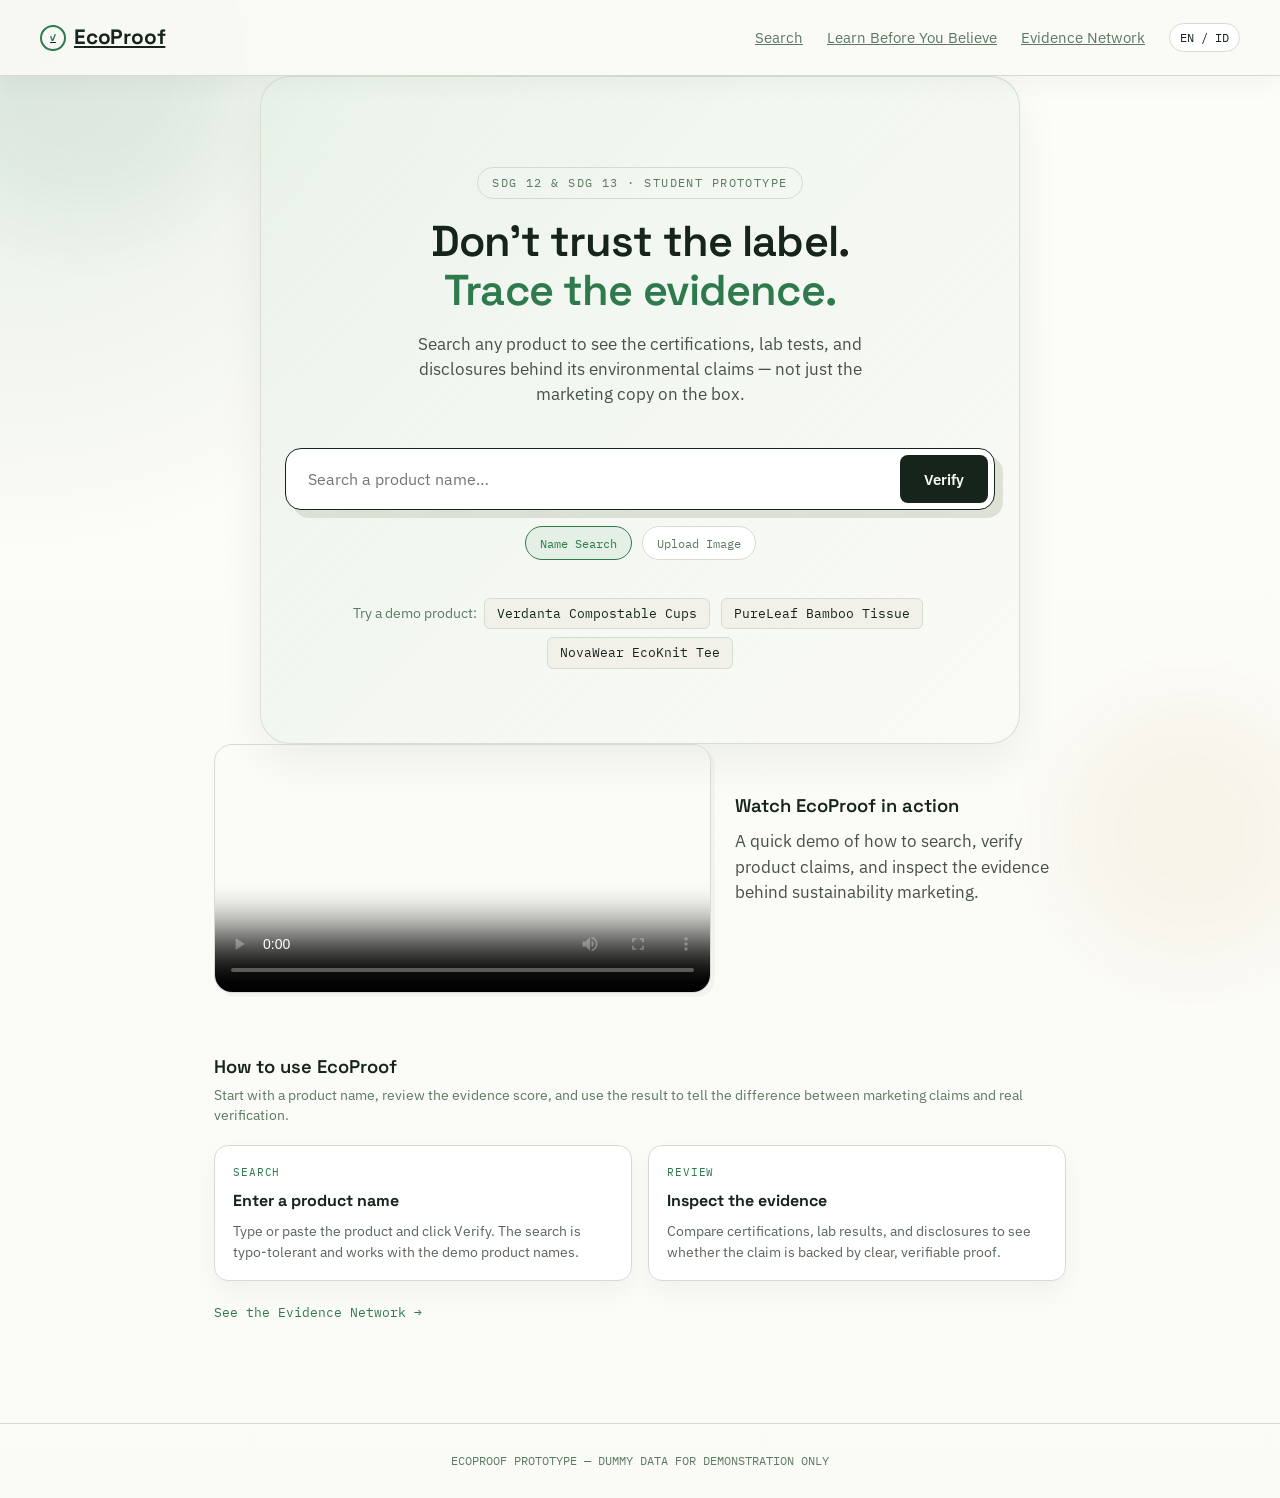
==== index.html @ 64398951 "Add files via upload" ====
<!DOCTYPE html>
<html lang="id">
<head>
<meta charset="UTF-8">
<meta name="viewport" content="width=device-width, initial-scale=1.0">
<title>EcoProof — Evidence Before Marketing</title>
<link rel="preconnect" href="https://fonts.googleapis.com">
<link href="https://fonts.googleapis.com/css2?family=Space+Grotesk:wght@400;500;600;700&family=IBM+Plex+Sans:wght@400;500;600&family=IBM+Plex+Mono:wght@400;500;600&display=swap" rel="stylesheet">
<link rel="stylesheet" href="style.css">
</head>
<body>

<header>
  <a class="logo" href="index.html"><span class="mark">✓</span>EcoProof</a>
  <nav>
    <a href="index.html" data-i18n="nav.search">Search</a>
    <a href="learn.html" data-i18n="nav.learn">Learn Before You Believe</a>
    <a href="evidence.html" data-i18n="nav.evidence">Evidence Network</a>
    <button class="lang-switch" type="button" onclick="toggleLanguage()" aria-label="Switch language">
      <span data-i18n="lang.toggle">EN / ID</span>
    </button>
  </nav>
</header>

<section class="hero">
  <span class="eyebrow" data-i18n="hero.badge">SDG 12 &amp; SDG 13 · Student Prototype</span>
  <h1 data-i18n="hero.title">Don't trust the label.<br><em>Trace the evidence.</em></h1>
  <p class="sub" data-i18n="hero.subtitle">Search any product to see the certifications, lab tests, and disclosures behind its environmental claims — not just the marketing copy on the box.</p>

  <div class="search-box">
    <input id="searchInput" type="text" data-i18n-placeholder="search.placeholder" placeholder="Search a product name…" />
    <button onclick="runSearch()" data-i18n="search.button">Verify</button>
  </div>
  <div class="search-modes">
    <span class="mode-chip active" data-i18n="search.mode.name">Name Search</span>
    <span class="mode-chip" data-i18n="search.mode.image">Upload Image</span>
  </div>

  <div class="try-row">
    <span data-i18n="search.demo.label">Try a demo product:</span>
    <span class="try-chip" onclick="demo('Verdanta Compostable Cups')">Verdanta Compostable Cups</span>
    <span class="try-chip" onclick="demo('PureLeaf Bamboo Tissue')">PureLeaf Bamboo Tissue</span>
    <span class="try-chip" onclick="demo('NovaWear EcoKnit Tee')">NovaWear EcoKnit Tee</span>
  </div>
</section>

<section class="video-section">
  <div class="video-shell">
    <video controls poster="video-poster.jpg">
      <source src="demo-video.mp4" type="video/mp4">
      Your browser does not support the video tag.
    </video>
    <div class="video-copy">
      <div class="panel-title" data-i18n="video.title">Watch EcoProof in action</div>
      <p class="sub" data-i18n="video.subtitle">A quick demo of how to search, verify product claims, and inspect the evidence behind sustainability marketing.</p>
    </div>
  </div>
</section>

<section id="results"></section>

<section id="how-to-use" class="learn-strip">
  <div class="panel-title" data-i18n="how.title">How to use EcoProof</div>
  <div class="panel-sub" data-i18n="how.subtitle">Start with a product name, review the evidence score, and use the result to tell the difference between marketing claims and real verification.</div>
  <div class="case-grid">
    <div class="case-card">
      <span class="ctag" style="color:var(--green)" data-i18n="how.card1.tag">Search</span>
      <h4 data-i18n="how.card1.title">Enter a product name</h4>
      <p data-i18n="how.card1.text">Type or paste the product and click Verify. The search is typo-tolerant and works with the demo product names.</p>
    </div>
    <div class="case-card">
      <span class="ctag" style="color:var(--green)" data-i18n="how.card2.tag">Review</span>
      <h4 data-i18n="how.card2.title">Inspect the evidence</h4>
      <p data-i18n="how.card2.text">Compare certifications, lab results, and disclosures to see whether the claim is backed by clear, verifiable proof.</p>
    </div>
  </div>
  <p class="learn-link-row"><a href="evidence.html" data-i18n="how.link">See the Evidence Network →</a></p>
</section>

<footer data-i18n="footer.text">ECOPROOF PROTOTYPE — DUMMY DATA FOR DEMONSTRATION ONLY</footer>

<script src="script.js"></script>

</body>
</html>
---- style.css ----
:root{
    --ink:#16241C;
    --paper:#FAFAF6;
    --paper-dim:#F1F1EA;
    --line:#D6DBCF;
    --green:#2F7A4D;
    --green-soft:#E4F0E6;
    --amber:#B8811F;
    --amber-soft:#F5EBD6;
    --red:#AC3B2E;
    --red-soft:#F5E1DD;
    --sage:#5C7A63;
    --display: 'Space Grotesk', sans-serif;
    --body: 'IBM Plex Sans', sans-serif;
    --mono: 'IBM Plex Mono', monospace;
  }
  *{box-sizing:border-box; margin:0; padding:0;}
  html{scroll-behavior:smooth;}
  body{
    background:
      radial-gradient(circle at top left, rgba(47,122,77,0.12), transparent 28%),
      linear-gradient(180deg, #fcfcf8 0%, var(--paper) 100%);
    color:var(--ink);
    font-family:var(--body);
    line-height:1.5;
    -webkit-font-smoothing:antialiased;
    position:relative;
    overflow-x:hidden;
  }
  body::before, body::after{
    content:'';
    position:fixed;
    pointer-events:none;
    z-index:-1;
    border-radius:50%;
    filter:blur(36px);
    opacity:0.45;
  }
  body::before{
    width:320px; height:320px; background:rgba(47,122,77,0.12); top:-90px; left:-70px;
  }
  body::after{
    width:260px; height:260px; background:rgba(184,129,31,0.12); bottom:-60px; right:-40px;
  }
  a{color:inherit;}

  /* ===== Header ===== */
  header{
    display:flex; align-items:center; justify-content:space-between;
    padding:22px 40px;
    border-bottom:1px solid var(--line);
    position:sticky; top:0; background:rgba(250,250,246,0.92); backdrop-filter:blur(6px);
    z-index:50;
    box-shadow:0 8px 24px rgba(22,36,28,0.04);
  }
  .logo{
    font-family:var(--display); font-weight:700; font-size:1.3rem;
    display:flex; align-items:center; gap:8px; letter-spacing:-0.01em;
  }
  .logo .mark{
    width:26px;height:26px;border-radius:50%;
    border:2px solid var(--green);
    display:flex;align-items:center;justify-content:center;
    font-family:var(--mono); font-size:0.65rem; color:var(--green);
  }
  nav{display:flex; gap:24px; align-items:center; font-size:0.92rem; color:var(--sage); flex-wrap:wrap;}
  nav a{cursor:pointer; transition:color .15s;}
  nav a:hover, nav a.active{color:var(--green);}
  nav a.active{font-weight:600;}
  .lang-switch{border:1px solid var(--line); background:white; color:var(--ink); padding:6px 10px; border-radius:999px; cursor:pointer; font-family:var(--mono); font-size:0.75rem;}
  .lang-switch:hover{border-color:var(--green); color:var(--green);}

  /* ===== Hero / Search ===== */
  .hero{
    max-width:760px; margin:0 auto; padding:90px 24px 70px; text-align:center;
    background:linear-gradient(135deg, rgba(228,240,230,0.65), rgba(250,250,246,0.95));
    border:1px solid rgba(214,219,207,0.9);
    border-radius:30px;
    box-shadow:0 18px 45px rgba(22,36,28,0.06);
  }
  .eyebrow{
    font-family:var(--mono); font-size:0.75rem; letter-spacing:0.12em; text-transform:uppercase;
    color:var(--sage); margin-bottom:18px; display:inline-block;
    border:1px solid var(--line); padding:6px 14px; border-radius:100px;
  }
  h1{
    font-family:var(--display); font-weight:600; font-size:2.7rem; line-height:1.12;
    letter-spacing:-0.02em; margin-bottom:18px;
  }
  h1 em{font-style:normal; color:var(--green);}
  .sub{
    color:#465248; font-size:1.05rem; max-width:520px; margin:0 auto 40px;
  }

  .search-box{
    background:white; border:1.5px solid var(--ink); border-radius:16px;
    padding:6px; display:flex; gap:6px; box-shadow:8px 8px 0 rgba(214,219,207,0.8);
  }
  .search-box input{
    flex:1; border:none; outline:none; padding:14px 16px; font-family:var(--body);
    font-size:1rem; background:transparent;
  }
  .search-box button{
    background:var(--ink); color:var(--paper); border:none; border-radius:8px;
    padding:0 24px; font-family:var(--body); font-weight:600; font-size:0.95rem;
    cursor:pointer; transition:background .15s;
  }
  .search-box button:hover{background:var(--green);}

  .search-modes{
    display:flex; justify-content:center; gap:10px; margin-top:16px; flex-wrap:wrap;
  }
  .mode-chip{
    font-family:var(--mono); font-size:0.78rem; padding:7px 14px; border-radius:100px;
    border:1px solid var(--line); color:var(--sage); cursor:pointer; transition:all .15s; background:white;
  }
  .mode-chip.active{border-color:var(--green); color:var(--green); background:var(--green-soft);}

  .try-row{margin-top:34px; font-size:0.85rem; color:var(--sage);}
  .try-chip{
    font-family:var(--mono); font-size:0.8rem; color:var(--ink); background:var(--paper-dim);
    border:1px solid var(--line); padding:5px 12px; border-radius:6px; cursor:pointer; margin:4px;
    display:inline-block; transition:all .15s;
  }
  .try-chip:hover{border-color:var(--green); color:var(--green);}

  /* ===== Results ===== */
  #results{display:none; max-width:900px; margin:0 auto; padding:0 24px 100px;}
  .chat-section{max-width:900px; margin:0 auto 40px; padding:0 24px;}
  .chat-card{border:1px solid var(--line); border-radius:18px; background:white; box-shadow:0 10px 24px rgba(22,36,28,0.04); padding:22px;}
  .chat-messages{min-height:180px; max-height:300px; overflow-y:auto; display:flex; flex-direction:column; gap:14px; margin-bottom:16px;}
  .chat-message{padding:14px 18px; border-radius:18px; line-height:1.5; max-width:78%;}
  .chat-message.user{align-self:flex-end; background:var(--green-soft); color:var(--ink);}
  .chat-message.assistant{align-self:flex-start; background:var(--paper-dim); color:var(--ink);}
  .chat-actions{display:flex; gap:10px; flex-wrap:wrap;}
  .chat-actions input{flex:1; min-width:0; border:1px solid var(--line); border-radius:14px; padding:14px 16px; font-size:1rem; outline:none;}
  .chat-actions button{background:var(--ink); color:var(--paper); border:none; border-radius:14px; padding:14px 24px; cursor:pointer; font-weight:600; transition:background .15s;}
  .chat-actions button:hover{background:var(--green);}
  .video-section{max-width:900px; margin:0 auto 60px; padding:0 24px;}
  .video-shell{display:grid; grid-template-columns:1.2fr .8fr; gap:24px; align-items:center;}
  .video-shell video{width:100%; border-radius:18px; border:1px solid var(--line); box-shadow:4px 4px 0 rgba(0,0,0,0.03);}
  .video-copy .panel-title{margin-top:0;}
  .video-copy .sub{margin-top:10px; color:#465248;}

  .chat-drawer-container{
    position:fixed;
    right:24px;
    bottom:24px;
    width:340px;
    max-width:calc(100vw - 32px);
    z-index:80;
    font-family:var(--body);
    transition:transform .3s ease, opacity .3s ease;
  }
  .chat-drawer{
    display:flex;
    flex-direction:column;
    background:white;
    border:1px solid var(--line);
    border-radius:24px;
    box-shadow:0 24px 48px rgba(22,36,28,0.16);
    overflow:hidden;
    min-height:72px;
    transform:translateY(0);
    transition:transform .3s ease, opacity .3s ease;
  }
  .chat-drawer.closed{transform:translateY(calc(100% - 62px)); opacity:0.98;}
  .chat-drawer-header{
    display:flex;
    align-items:center;
    justify-content:space-between;
    gap:12px;
    padding:16px 18px;
    background:var(--paper);
    border-bottom:1px solid var(--line);
  }
  .chat-drawer-header .title{
    font-weight:700;
    letter-spacing:-0.01em;
  }
  .chat-drawer-header .chat-toggle{
    width:38px;
    height:38px;
    border-radius:50%;
    border:1px solid var(--line);
    background:white;
    color:var(--ink);
    cursor:pointer;
    display:flex;
    align-items:center;
    justify-content:center;
    font-size:1rem;
    transition:transform .2s ease, background .15s;
  }
  .chat-drawer-header .chat-toggle:hover{background:var(--paper-dim); transform:scale(1.05);}
  .chat-drawer-body{
    padding:18px;
    font-size:0.92rem;
    color:#42503f;
    line-height:1.55;
    min-height:120px;
  }
  .chat-drawer-body p{margin:0;}
  .chat-drawer.closed .chat-drawer-body{display:none;}

  @media(max-width:640px){
    .chat-drawer-container{right:14px; bottom:14px; width:calc(100vw - 28px);}
  }

  @media(max-width:840px){.video-shell{grid-template-columns:1fr;}}
  .note-banner{
    max-width:900px; margin:0 auto 20px; padding:16px 18px; border-radius:12px;
    background:var(--green-soft); border:1px solid var(--green); color:var(--green);
    font-family:var(--mono); font-size:0.95rem; line-height:1.5;
  }
  .result-header{
    display:flex; gap:24px; align-items:flex-start; padding:36px 0 28px; border-bottom:1px solid var(--line);
  }
  .stamp{
    width:104px; height:104px; border-radius:50%; flex-shrink:0;
    display:flex; flex-direction:column; align-items:center; justify-content:center;
    font-family:var(--mono); border:2.5px dashed;
    transform:rotate(-4deg);
  }
  .stamp .score{font-size:1.9rem; font-weight:600; font-family:var(--display); line-height:1;}
  .stamp .label{font-size:0.6rem; text-transform:uppercase; letter-spacing:0.06em; margin-top:2px;}
  .stamp.green{border-color:var(--green); color:var(--green); background:var(--green-soft);}
  .stamp.amber{border-color:var(--amber); color:var(--amber); background:var(--amber-soft);}
  .stamp.red{border-color:var(--red); color:var(--red); background:var(--red-soft);}

  .result-meta{flex:1;}
  .result-meta .pname{font-family:var(--display); font-size:1.5rem; font-weight:600; margin-bottom:4px;}
  .result-meta .pcat{font-family:var(--mono); font-size:0.78rem; color:var(--sage); margin-bottom:14px;}
  .verdict-tag{
    display:inline-block; font-family:var(--mono); font-size:0.72rem; text-transform:uppercase;
    letter-spacing:0.08em; padding:5px 12px; border-radius:4px; font-weight:600;
  }
  .verdict-tag.green{background:var(--green-soft); color:var(--green);}
  .verdict-tag.amber{background:var(--amber-soft); color:var(--amber);}
  .verdict-tag.red{background:var(--red-soft); color:var(--red);}

  .summary-box{
    background:var(--paper-dim); border-left:3px solid var(--ink); padding:18px 20px;
    margin:26px 0; font-size:0.95rem; color:#2c362e;
  }
  .summary-box .tag{font-family:var(--mono); font-size:0.72rem; color:var(--sage); text-transform:uppercase; letter-spacing:0.08em; display:block; margin-bottom:8px;}
  .summary-loading{color:var(--sage); font-style:italic;}

  .panel-title{
    font-family:var(--display); font-weight:600; font-size:1.15rem; margin:38px 0 4px;
  }
  .panel-sub{font-size:0.85rem; color:var(--sage); margin-bottom:20px;}

  .indicator-list{display:flex; flex-direction:column; border-top:1px solid var(--line);}
  .indicator{
    display:flex; align-items:flex-start; gap:16px; padding:16px 4px;
    border-bottom:1px solid var(--line);
    transition:background .16s ease, border-radius .16s ease;
  }
  .indicator:hover{background:rgba(241,241,234,0.65); border-radius:10px;}
  .indicator .icon{
    width:26px; height:26px; border-radius:50%; flex-shrink:0; margin-top:2px;
    display:flex; align-items:center; justify-content:center; font-size:0.8rem; font-weight:700;
  }
  .icon.ok{background:var(--green-soft); color:var(--green);}
  .icon.partial{background:var(--amber-soft); color:var(--amber);}
  .icon.missing, .icon.not-evaluated{background:var(--paper-dim); color:var(--sage); border:1px solid var(--line);}
  .indicator .body{flex:1;}
  .indicator .name{font-weight:600; font-size:0.93rem;}
  .indicator .desc{font-size:0.85rem; color:#5a655c; margin-top:3px;}

  .learn-strip{
    max-width:900px; margin:0 auto 100px; padding:0 24px;
  }
  .learn-strip .panel-title{margin-top:0;}
  .learn-strip:target{padding-top:18px;}
  .learn-link-row{margin-top:18px;}
  .learn-link-row a{font-family:var(--mono); font-size:0.8rem; color:var(--green); text-decoration:none;}
  .learn-link-row a:hover{text-decoration:underline;}
  .feature-grid{display:grid; grid-template-columns:1fr 1fr; gap:16px; margin:22px 0 18px;}
  .feature-card, .callout-box, .case-card, .learn-card{border:1px solid var(--line); border-radius:14px; padding:18px; background:white; box-shadow:0 10px 24px rgba(22,36,28,0.04); transition:transform .2s ease, box-shadow .2s ease, border-color .2s ease;}
  .feature-card:hover, .callout-box:hover, .case-card:hover, .learn-card:hover{transform:translateY(-3px); box-shadow:0 16px 32px rgba(22,36,28,0.08); border-color:var(--green);}
  .feature-card h4, .case-card h4, .learn-card h3{font-family:var(--display); font-size:1rem; margin-bottom:8px;}
  .feature-card ul, .learn-card ul{padding-left:18px; color:#5a655c; font-size:0.9rem; display:grid; gap:8px;}
  .callout-box{margin:0 0 20px; color:#2f3b31; font-size:0.95rem; border-left:3px solid var(--green);}
  .case-grid{display:grid; grid-template-columns:1fr 1fr; gap:16px; margin-top:20px;}
  .case-card .ctag{font-family:var(--mono); font-size:0.7rem; text-transform:uppercase; letter-spacing:0.08em; color:var(--sage); margin-bottom:8px; display:block;}
  .case-card p{font-size:0.85rem; color:#5a655c;}
  .page-shell{max-width:980px; margin:0 auto; padding:24px 24px 80px;}
  .page-hero{padding:40px 0 16px; text-align:center;}
  .page-hero .eyebrow{display:inline-flex; align-items:center; justify-content:center; gap:8px; background:var(--paper-dim); color:var(--sage); border:1px solid var(--line); border-radius:100px; font-family:var(--mono); font-size:0.75rem; letter-spacing:0.12em; text-transform:uppercase; padding:8px 14px; margin-bottom:18px;}
  .page-hero h1{font-family:var(--display); font-weight:700; font-size:2.8rem; line-height:1.08; letter-spacing:-0.02em; color:var(--green); margin-bottom:18px;}
  .page-hero .sub{color:#465248; font-size:1.05rem; max-width:680px; margin:0 auto;}
  .learn-grid{display:grid; grid-template-columns:1fr 1fr; gap:16px; margin-top:30px;}
  .learn-card.wide{grid-column:1 / -1;}
  .check-list{display:grid; gap:10px; margin-top:10px;}
  .check-item{font-size:0.92rem; color:#2f3b31; background:var(--paper-dim); padding:10px 12px; border-radius:8px;}

  footer{border-top:1px solid var(--line); padding:28px 40px; text-align:center; font-family:var(--mono); font-size:0.75rem; color:var(--sage);}

  @media(max-width:640px){
    header{padding:16px 20px;}
    nav{display:none;}
    h1{font-size:2rem;}
    .search-box{flex-direction:column;}
    .search-box button{padding:12px; margin-top:4px;}
    .result-header{flex-direction:column; align-items:flex-start;}
    .case-grid, .feature-grid, .learn-grid{grid-template-columns:1fr;}
  }

  :focus-visible{outline:2px solid var(--green); outline-offset:2px;}
  @media (prefers-reduced-motion: reduce){ *{transition:none !important;} }
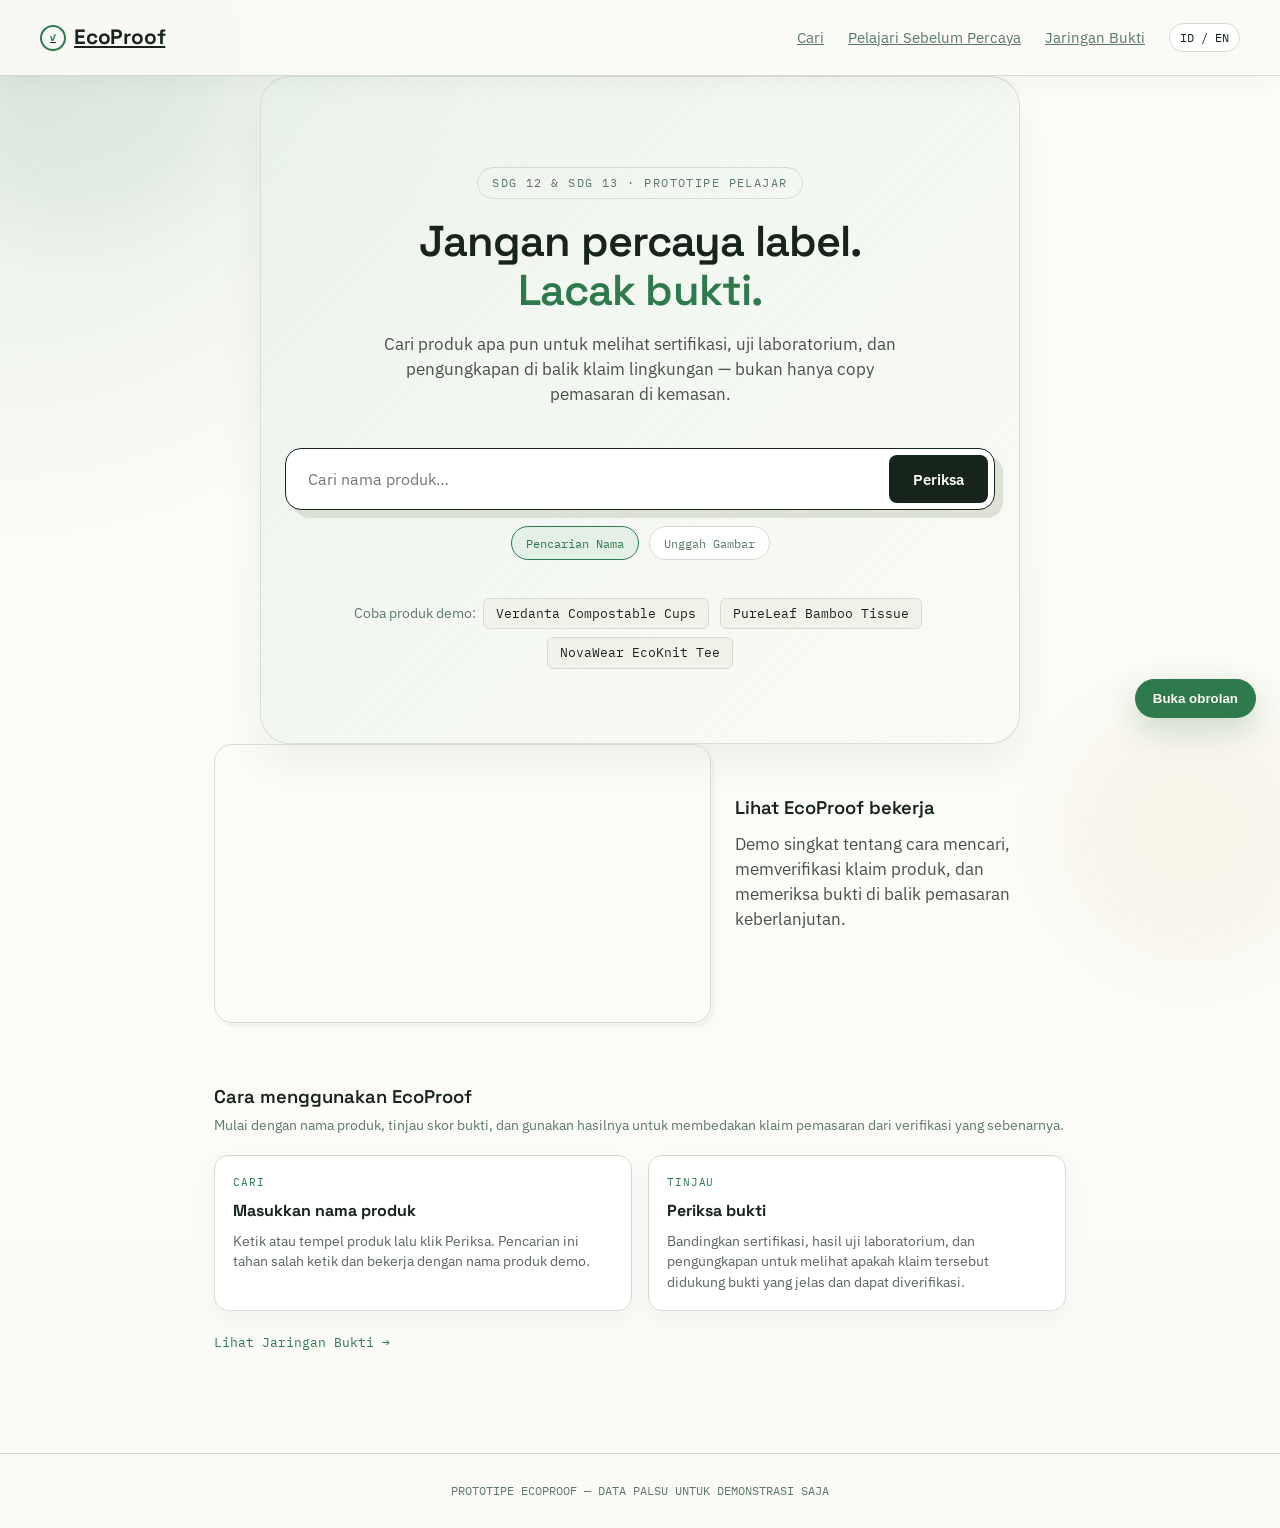
==== commit bfa5a9b3: "Add files via upload" ====
--- a/index.html
+++ b/index.html
@@ -46,10 +46,13 @@
 
 <section class="video-section">
   <div class="video-shell">
-    <video controls poster="video-poster.jpg">
-      <source src="demo-video.mp4" type="video/mp4">
-      Your browser does not support the video tag.
-    </video>
+    <div class="video-frame">
+      <iframe
+        src="https://www.youtube.com/embed/4T4nAqRPGL4"
+        title="EcoProof video"
+        allow="accelerometer; autoplay; clipboard-write; encrypted-media; gyroscope; picture-in-picture; web-share"
+        allowfullscreen></iframe>
+    </div>
     <div class="video-copy">
       <div class="panel-title" data-i18n="video.title">Watch EcoProof in action</div>
       <p class="sub" data-i18n="video.subtitle">A quick demo of how to search, verify product claims, and inspect the evidence behind sustainability marketing.</p>
--- a/style.css
+++ b/style.css
@@ -126,46 +126,58 @@
 
   /* ===== Results ===== */
   #results{display:none; max-width:900px; margin:0 auto; padding:0 24px 100px;}
-  .chat-section{max-width:900px; margin:0 auto 40px; padding:0 24px;}
-  .chat-card{border:1px solid var(--line); border-radius:18px; background:white; box-shadow:0 10px 24px rgba(22,36,28,0.04); padding:22px;}
-  .chat-messages{min-height:180px; max-height:300px; overflow-y:auto; display:flex; flex-direction:column; gap:14px; margin-bottom:16px;}
-  .chat-message{padding:14px 18px; border-radius:18px; line-height:1.5; max-width:78%;}
-  .chat-message.user{align-self:flex-end; background:var(--green-soft); color:var(--ink);}
-  .chat-message.assistant{align-self:flex-start; background:var(--paper-dim); color:var(--ink);}
-  .chat-actions{display:flex; gap:10px; flex-wrap:wrap;}
-  .chat-actions input{flex:1; min-width:0; border:1px solid var(--line); border-radius:14px; padding:14px 16px; font-size:1rem; outline:none;}
-  .chat-actions button{background:var(--ink); color:var(--paper); border:none; border-radius:14px; padding:14px 24px; cursor:pointer; font-weight:600; transition:background .15s;}
-  .chat-actions button:hover{background:var(--green);}
   .video-section{max-width:900px; margin:0 auto 60px; padding:0 24px;}
   .video-shell{display:grid; grid-template-columns:1.2fr .8fr; gap:24px; align-items:center;}
-  .video-shell video{width:100%; border-radius:18px; border:1px solid var(--line); box-shadow:4px 4px 0 rgba(0,0,0,0.03);}
+  .video-frame{width:100%; aspect-ratio:16/9; overflow:hidden; border-radius:18px; border:1px solid var(--line); box-shadow:4px 4px 0 rgba(0,0,0,0.03);}
+  .video-frame iframe{width:100%; height:100%; display:block; border:0;}
   .video-copy .panel-title{margin-top:0;}
   .video-copy .sub{margin-top:10px; color:#465248;}
 
-  .chat-drawer-container{
+  .chat-widget-container{
     position:fixed;
     right:24px;
     bottom:24px;
-    width:340px;
-    max-width:calc(100vw - 32px);
-    z-index:80;
-    font-family:var(--body);
-    transition:transform .3s ease, opacity .3s ease;
-  }
-  .chat-drawer{
+    z-index:90;
     display:flex;
     flex-direction:column;
+    align-items:flex-end;
+    gap:10px;
+    pointer-events:none;
+  }
+  .chat-widget{
+    display:flex;
+    flex-direction:column;
+    align-items:flex-end;
+    pointer-events:auto;
+  }
+  .chat-widget-toggle{
+    background:var(--green);
+    color:var(--paper);
+    border:none;
+    border-radius:999px;
+    padding:12px 18px;
+    cursor:pointer;
+    font-weight:700;
+    box-shadow:0 12px 30px rgba(47,122,77,0.22);
+    transition:transform .2s ease, background .2s ease;
+  }
+  .chat-widget-toggle:hover{background:#24603b; transform:translateY(-1px);}
+  .chat-widget-panel{
+    width:320px;
+    max-width:calc(100vw - 32px);
     background:white;
     border:1px solid var(--line);
     border-radius:24px;
     box-shadow:0 24px 48px rgba(22,36,28,0.16);
     overflow:hidden;
-    min-height:72px;
-    transform:translateY(0);
-    transition:transform .3s ease, opacity .3s ease;
-  }
-  .chat-drawer.closed{transform:translateY(calc(100% - 62px)); opacity:0.98;}
-  .chat-drawer-header{
+    transition:transform .25s ease, opacity .25s ease;
+  }
+  .chat-widget-panel.closed{
+    transform:translateY(96%);
+    opacity:0;
+    pointer-events:none;
+  }
+  .chat-widget-header{
     display:flex;
     align-items:center;
     justify-content:space-between;
@@ -173,39 +185,21 @@
     padding:16px 18px;
     background:var(--paper);
     border-bottom:1px solid var(--line);
-  }
-  .chat-drawer-header .title{
     font-weight:700;
-    letter-spacing:-0.01em;
-  }
-  .chat-drawer-header .chat-toggle{
-    width:38px;
-    height:38px;
-    border-radius:50%;
-    border:1px solid var(--line);
-    background:white;
+  }
+  .chat-widget-close{
+    background:transparent;
+    border:none;
+    font-size:1.2rem;
+    cursor:pointer;
     color:var(--ink);
-    cursor:pointer;
-    display:flex;
-    align-items:center;
-    justify-content:center;
-    font-size:1rem;
-    transition:transform .2s ease, background .15s;
-  }
-  .chat-drawer-header .chat-toggle:hover{background:var(--paper-dim); transform:scale(1.05);}
-  .chat-drawer-body{
-    padding:18px;
-    font-size:0.92rem;
+  }
+  .chat-widget-body{
+    padding:16px 18px;
+    font-size:0.93rem;
     color:#42503f;
-    line-height:1.55;
-    min-height:120px;
-  }
-  .chat-drawer-body p{margin:0;}
-  .chat-drawer.closed .chat-drawer-body{display:none;}
-
-  @media(max-width:640px){
-    .chat-drawer-container{right:14px; bottom:14px; width:calc(100vw - 28px);}
-  }
+  }
+  .chat-widget-body p{margin:0;}
 
   @media(max-width:840px){.video-shell{grid-template-columns:1fr;}}
   .note-banner{
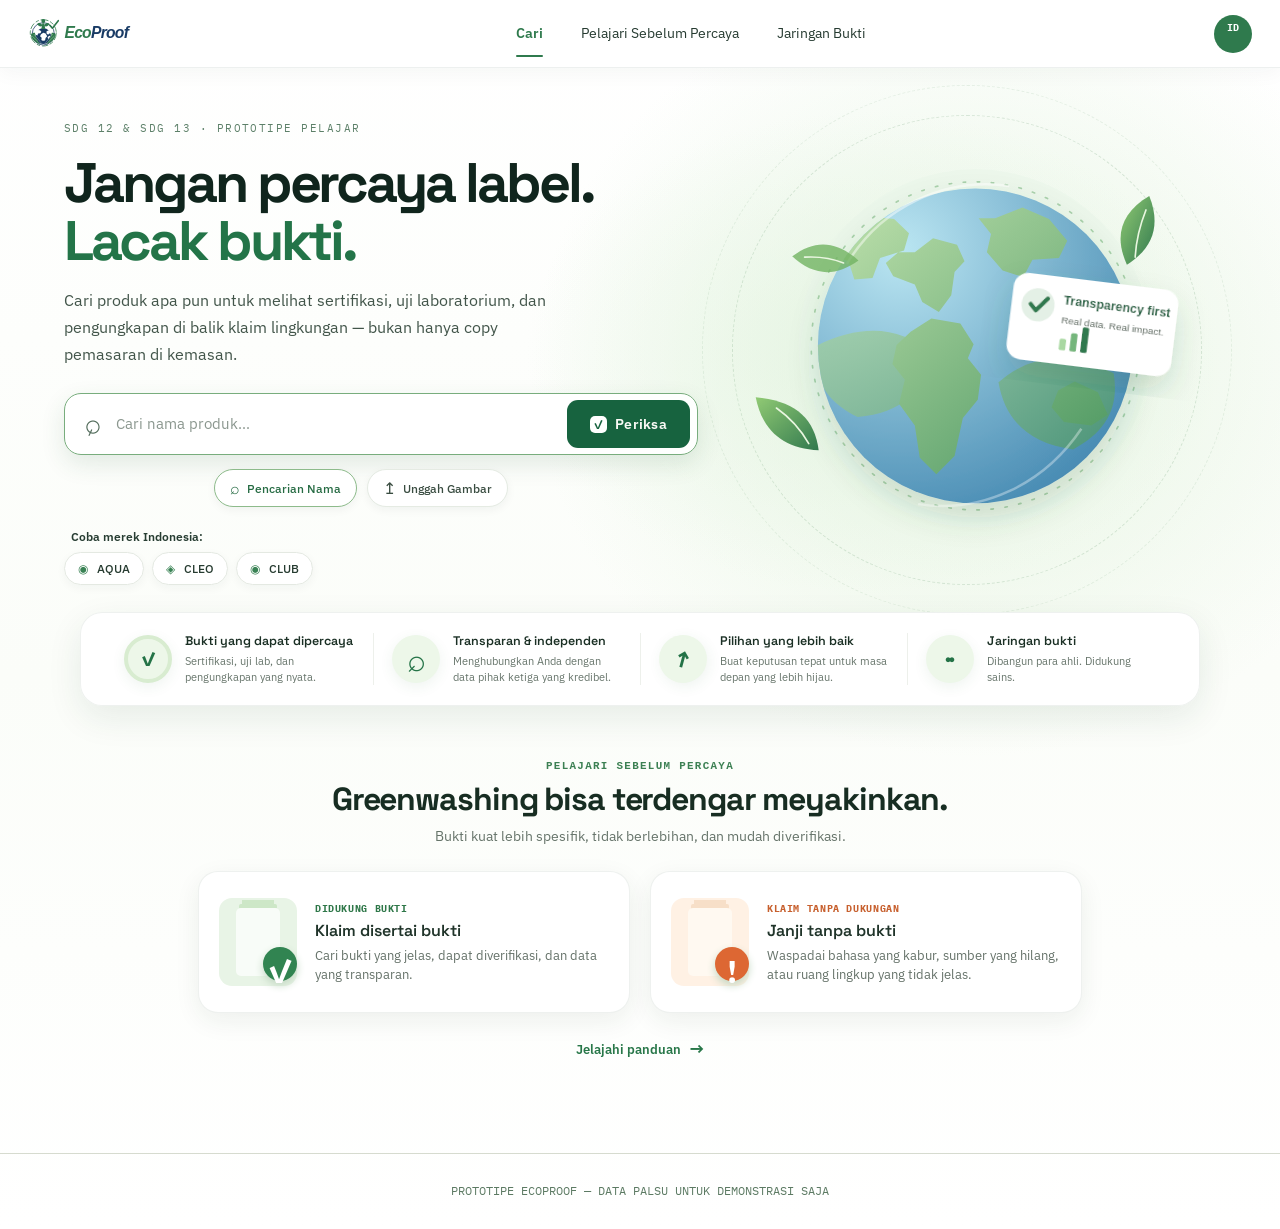
==== commit 550c80f0: "Add files via upload" ====
--- a/index.html
+++ b/index.html
@@ -10,75 +10,100 @@
 </head>
 <body>
 
-<header>
-  <a class="logo" href="index.html"><span class="mark">✓</span>EcoProof</a>
-  <nav>
-    <a href="index.html" data-i18n="nav.search">Search</a>
+<header class="site-header">
+  <a class="logo" href="index.html" aria-label="EcoProof home"><img src="ecoproof-logo.svg" alt="EcoProof" /></a>
+  <nav id="primaryNav">
+    <a href="index.html" class="active" data-i18n="nav.search">Search</a>
     <a href="learn.html" data-i18n="nav.learn">Learn Before You Believe</a>
     <a href="evidence.html" data-i18n="nav.evidence">Evidence Network</a>
+  </nav>
+  <div class="header-actions">
+    <button class="menu-toggle" id="menuToggle" type="button" aria-controls="primaryNav" aria-expanded="false" aria-label="Open navigation" onclick="toggleNav()"><span class="menu-glyph" aria-hidden="true">☰</span></button>
     <button class="lang-switch" type="button" onclick="toggleLanguage()" aria-label="Switch language">
       <span data-i18n="lang.toggle">EN / ID</span>
     </button>
-  </nav>
+  </div>
 </header>
 
-<section class="hero">
-  <span class="eyebrow" data-i18n="hero.badge">SDG 12 &amp; SDG 13 · Student Prototype</span>
-  <h1 data-i18n="hero.title">Don't trust the label.<br><em>Trace the evidence.</em></h1>
-  <p class="sub" data-i18n="hero.subtitle">Search any product to see the certifications, lab tests, and disclosures behind its environmental claims — not just the marketing copy on the box.</p>
+<main class="home-main">
+  <section class="hero home-hero">
+    <div class="hero-copy">
+      <span class="eyebrow" data-i18n="hero.badge">SDG 12 &amp; SDG 13 · Student Prototype</span>
+      <h1 data-i18n="hero.title">Don't trust the label.<br><em>Trace the evidence.</em></h1>
+      <p class="sub" data-i18n="hero.subtitle">Search any product to see the certifications, lab tests, and disclosures behind its environmental claims — not just the marketing copy on the box.</p>
 
-  <div class="search-box">
-    <input id="searchInput" type="text" data-i18n-placeholder="search.placeholder" placeholder="Search a product name…" />
-    <button onclick="runSearch()" data-i18n="search.button">Verify</button>
-  </div>
-  <div class="search-modes">
-    <span class="mode-chip active" data-i18n="search.mode.name">Name Search</span>
-    <span class="mode-chip" data-i18n="search.mode.image">Upload Image</span>
-  </div>
+      <div class="search-box">
+        <span class="search-symbol" aria-hidden="true">⌕</span>
+        <input id="searchInput" type="text" data-i18n-placeholder="search.placeholder" placeholder="Search a product name…" />
+        <button onclick="runSearch()" data-i18n="search.button">Verify</button>
+      </div>
+      <div class="search-modes">
+        <button class="mode-chip active" id="nameSearchMode" type="button" aria-pressed="true" onclick="setSearchMode('name')" data-i18n="search.mode.name">Name Search</button>
+        <button class="mode-chip" id="imageSearchMode" type="button" aria-pressed="false" onclick="setSearchMode('image')" data-i18n="search.mode.image">Upload Image</button>
+        <input id="productImageInput" type="file" accept="image/*" hidden />
+      </div>
+      <div class="image-upload-preview" id="imageUploadPreview" hidden aria-live="polite">
+        <img id="uploadedProductImage" alt="Selected product" />
+        <div><strong data-i18n="image.preview.title">Image selected</strong><p data-i18n="image.preview.note">Automatic image recognition is not available in this demo yet. Enter the product name above to check its evidence.</p></div>
+        <button type="button" id="clearImagePreview" aria-label="Remove selected image" data-i18n-aria-label="image.preview.remove" onclick="clearImagePreview()">×</button>
+      </div>
 
-  <div class="try-row">
-    <span data-i18n="search.demo.label">Try a demo product:</span>
-    <span class="try-chip" onclick="demo('Verdanta Compostable Cups')">Verdanta Compostable Cups</span>
-    <span class="try-chip" onclick="demo('PureLeaf Bamboo Tissue')">PureLeaf Bamboo Tissue</span>
-    <span class="try-chip" onclick="demo('NovaWear EcoKnit Tee')">NovaWear EcoKnit Tee</span>
-  </div>
-</section>
+      <div class="try-row">
+        <span class="try-label" data-i18n="search.demo.label">Try an Indonesian brand:</span>
+        <div class="try-chips">
+          <span class="try-chip" onclick="demo('AQUA')"><span aria-hidden="true">◉</span> AQUA</span>
+          <span class="try-chip" onclick="demo('CLEO')"><span aria-hidden="true">◈</span> CLEO</span>
+          <span class="try-chip" onclick="demo('CLUB')"><span aria-hidden="true">◉</span> CLUB</span>
+        </div>
+      </div>
+    </div>
+    <div class="hero-art" aria-hidden="true">
+      <img src="hero-globe.svg" alt="" />
+      <span class="art-orbit orbit-one"></span>
+      <span class="art-orbit orbit-two"></span>
+    </div>
+  </section>
 
-<section class="video-section">
-  <div class="video-shell">
-    <div class="video-frame">
-      <iframe
-        src="https://www.youtube.com/embed/4T4nAqRPGL4"
-        title="EcoProof video"
-        allow="accelerometer; autoplay; clipboard-write; encrypted-media; gyroscope; picture-in-picture; web-share"
-        allowfullscreen></iframe>
+  <section class="trust-strip" aria-label="EcoProof principles">
+    <article class="trust-item">
+      <span class="trust-icon shield-icon" aria-hidden="true">✓</span>
+      <div><h2 data-i18n="trust.card1.title">Evidence you can trust</h2><p data-i18n="trust.card1.text">Real certifications, lab tests, and disclosures.</p></div>
+    </article>
+    <article class="trust-item">
+      <span class="trust-icon search-icon" aria-hidden="true">⌕</span>
+      <div><h2 data-i18n="trust.card2.title">Transparent &amp; independent</h2><p data-i18n="trust.card2.text">We connect you to credible third-party data.</p></div>
+    </article>
+    <article class="trust-item">
+      <span class="trust-icon leaf-icon" aria-hidden="true">↗</span>
+      <div><h2 data-i18n="trust.card3.title">Better choices</h2><p data-i18n="trust.card3.text">Make informed decisions for a greener future.</p></div>
+    </article>
+    <article class="trust-item">
+      <span class="trust-icon people-icon" aria-hidden="true">●●</span>
+      <div><h2 data-i18n="trust.card4.title">Evidence network</h2><p data-i18n="trust.card4.text">Built by experts. Backed by science.</p></div>
+    </article>
+  </section>
+
+  <section id="results"></section>
+
+  <section id="how-to-use" class="learn-preview">
+    <div class="learn-preview-heading">
+    <span class="section-kicker" data-i18n="learn.preview.kicker">Learn before you believe</span>
+    <h2 data-i18n="learn.preview.title">Greenwashing can sound convincing.</h2>
+    <p data-i18n="learn.preview.subtitle">Strong evidence is quieter, more specific, and easier to verify.</p>
     </div>
-    <div class="video-copy">
-      <div class="panel-title" data-i18n="video.title">Watch EcoProof in action</div>
-      <p class="sub" data-i18n="video.subtitle">A quick demo of how to search, verify product claims, and inspect the evidence behind sustainability marketing.</p>
+    <div class="learn-preview-grid">
+    <article class="learn-preview-card supported-card">
+      <span class="preview-illustration document-check" aria-hidden="true"><span>✓</span></span>
+      <div><span class="preview-tag" data-i18n="learn.preview.good.tag">Well supported</span><h3 data-i18n="learn.preview.good.title">Claims backed by proof</h3><p data-i18n="learn.preview.good.text">Look for clear, verifiable evidence and transparent data.</p></div>
+    </article>
+    <article class="learn-preview-card unsupported-card">
+      <span class="preview-illustration document-alert" aria-hidden="true"><span>!</span></span>
+      <div><span class="preview-tag" data-i18n="learn.preview.bad.tag">Unsupported claim</span><h3 data-i18n="learn.preview.bad.title">Promises without proof</h3><p data-i18n="learn.preview.bad.text">Watch for vague language, missing sources, or unclear scope.</p></div>
+    </article>
     </div>
-  </div>
-</section>
-
-<section id="results"></section>
-
-<section id="how-to-use" class="learn-strip">
-  <div class="panel-title" data-i18n="how.title">How to use EcoProof</div>
-  <div class="panel-sub" data-i18n="how.subtitle">Start with a product name, review the evidence score, and use the result to tell the difference between marketing claims and real verification.</div>
-  <div class="case-grid">
-    <div class="case-card">
-      <span class="ctag" style="color:var(--green)" data-i18n="how.card1.tag">Search</span>
-      <h4 data-i18n="how.card1.title">Enter a product name</h4>
-      <p data-i18n="how.card1.text">Type or paste the product and click Verify. The search is typo-tolerant and works with the demo product names.</p>
-    </div>
-    <div class="case-card">
-      <span class="ctag" style="color:var(--green)" data-i18n="how.card2.tag">Review</span>
-      <h4 data-i18n="how.card2.title">Inspect the evidence</h4>
-      <p data-i18n="how.card2.text">Compare certifications, lab results, and disclosures to see whether the claim is backed by clear, verifiable proof.</p>
-    </div>
-  </div>
-  <p class="learn-link-row"><a href="evidence.html" data-i18n="how.link">See the Evidence Network →</a></p>
-</section>
+    <a class="learn-more-link" href="learn.html" data-i18n="learn.preview.link">Explore the guide <span aria-hidden="true">→</span></a>
+  </section>
+</main>
 
 <footer data-i18n="footer.text">ECOPROOF PROTOTYPE — DUMMY DATA FOR DEMONSTRATION ONLY</footer>
 
--- a/style.css
+++ b/style.css
@@ -54,14 +54,10 @@
     box-shadow:0 8px 24px rgba(22,36,28,0.04);
   }
   .logo{
-    font-family:var(--display); font-weight:700; font-size:1.3rem;
-    display:flex; align-items:center; gap:8px; letter-spacing:-0.01em;
-  }
-  .logo .mark{
-    width:26px;height:26px;border-radius:50%;
-    border:2px solid var(--green);
-    display:flex;align-items:center;justify-content:center;
-    font-family:var(--mono); font-size:0.65rem; color:var(--green);
+    display:flex; align-items:center; flex-shrink:0; line-height:0;
+  }
+  .logo img{
+    display:block; width:56px; height:62px; object-fit:contain;
   }
   nav{display:flex; gap:24px; align-items:center; font-size:0.92rem; color:var(--sage); flex-wrap:wrap;}
   nav a{cursor:pointer; transition:color .15s;}
@@ -126,8 +122,8 @@
 
   /* ===== Results ===== */
   #results{display:none; max-width:900px; margin:0 auto; padding:0 24px 100px;}
-  .video-section{max-width:900px; margin:0 auto 60px; padding:0 24px;}
-  .video-shell{display:grid; grid-template-columns:1.2fr .8fr; gap:24px; align-items:center;}
+  .video-section{max-width:1200px; margin:0 auto 60px; padding:0 24px;}
+  .video-shell{display:grid; grid-template-columns:minmax(0, 2fr) minmax(280px, 1fr); gap:40px; align-items:center;}
   .video-frame{width:100%; aspect-ratio:16/9; overflow:hidden; border-radius:18px; border:1px solid var(--line); box-shadow:4px 4px 0 rgba(0,0,0,0.03);}
   .video-frame iframe{width:100%; height:100%; display:block; border:0;}
   .video-copy .panel-title{margin-top:0;}
@@ -201,7 +197,11 @@
   }
   .chat-widget-body p{margin:0;}
 
-  @media(max-width:840px){.video-shell{grid-template-columns:1fr;}}
+  @media(max-width:840px){
+    .video-section{max-width:480px;}
+    .video-shell{grid-template-columns:1fr; gap:20px;}
+    .video-frame{max-width:360px; margin:0 auto;}
+  }
   .note-banner{
     max-width:900px; margin:0 auto 20px; padding:16px 18px; border-radius:12px;
     background:var(--green-soft); border:1px solid var(--green); color:var(--green);
@@ -256,12 +256,16 @@
     width:26px; height:26px; border-radius:50%; flex-shrink:0; margin-top:2px;
     display:flex; align-items:center; justify-content:center; font-size:0.8rem; font-weight:700;
   }
-  .icon.ok{background:var(--green-soft); color:var(--green);}
-  .icon.partial{background:var(--amber-soft); color:var(--amber);}
-  .icon.missing, .icon.not-evaluated{background:var(--paper-dim); color:var(--sage); border:1px solid var(--line);}
+  .icon.positive{background:var(--green-soft); color:var(--green);}
+  .icon.neutral{background:var(--amber-soft); color:var(--amber);}
+  .icon.negative{background:var(--red-soft); color:var(--red);}
   .indicator .body{flex:1;}
   .indicator .name{font-weight:600; font-size:0.93rem;}
   .indicator .desc{font-size:0.85rem; color:#5a655c; margin-top:3px;}
+  .source-links{display:flex;align-items:baseline;flex-wrap:wrap;gap:5px;margin-top:7px;color:#78867a;font-size:.72rem;line-height:1.5;}
+  .source-links>span{font-family:var(--mono);font-size:.65rem;text-transform:uppercase;letter-spacing:.05em;color:#6d806f;}
+  .source-links a{color:#287749;text-decoration:none;border-bottom:1px solid rgba(40,119,73,.24);}
+  .source-links a:hover{color:#155b35;border-bottom-color:#155b35;}
 
   .learn-strip{
     max-width:900px; margin:0 auto 100px; padding:0 24px;
@@ -304,3 +308,249 @@
 
   :focus-visible{outline:2px solid var(--green); outline-offset:2px;}
   @media (prefers-reduced-motion: reduce){ *{transition:none !important;} }
+
+  /* ===== Reference-inspired homepage ===== */
+  body:has(.home-main){
+    background:
+      radial-gradient(ellipse at 76% 30%, rgba(221,241,216,.72), transparent 32%),
+      linear-gradient(180deg, #fff 0%, #fbfdf9 55%, #fff 100%);
+    color:#10241c;
+  }
+  body:has(.home-main)::before{width:0;height:0;}
+  body:has(.home-main)::after{width:0;height:0;}
+  body:has(.home-main) .chat-widget-container{display:none;}
+  .site-header{
+    min-height:68px;
+    padding:8px max(28px, calc((100vw - 1260px)/2));
+    background:rgba(255,255,255,.92);
+    border-bottom:1px solid rgba(32,73,52,.08);
+    box-shadow:0 4px 20px rgba(25,57,40,.045);
+  }
+  .site-header .logo img{width:140px;height:48px;object-fit:contain;object-position:left center;}
+  .site-header nav{gap:clamp(18px,3vw,42px);font-size:.88rem;color:#263b31;}
+  .site-header nav a{text-decoration:none;}
+  .site-header nav a.active{color:var(--green);position:relative;}
+  .site-header nav a.active::after{content:"";position:absolute;bottom:-13px;left:0;right:0;height:2px;background:var(--green);border-radius:2px;}
+  .site-header .lang-switch{width:38px;height:38px;padding:0;border:0;border-radius:50%;background:var(--green);color:white;font-size:0;display:grid;place-items:center;}
+  .site-header .lang-switch::before{content:"ID";font-size:.64rem;font-family:var(--mono);font-weight:700;}
+  .header-actions{display:flex;align-items:center;gap:10px;}
+  .menu-toggle{display:none;width:38px;height:38px;place-items:center;border:1px solid #e1e9de;border-radius:50%;background:#fff;color:#22633d;font-size:1.1rem;cursor:pointer;}
+  .menu-glyph{line-height:1;}
+  .home-main{max-width:1320px;margin:0 auto;padding:0 34px;}
+  .home-hero{
+    width:100%;max-width:100%;min-height:490px;margin:0 auto;padding:46px 30px 30px;
+    border:0;border-radius:0;box-shadow:none;text-align:left;background:transparent;
+    display:grid;grid-template-columns:minmax(0,1.12fr) minmax(380px,.88fr);align-items:center;gap:20px;position:relative;overflow:hidden;
+  }
+  .home-hero::before{content:"";position:absolute;inset:4% 0 0 38%;background:radial-gradient(ellipse,rgba(225,243,222,.62),transparent 65%);pointer-events:none;}
+  .hero-copy{position:relative;z-index:2;max-width:650px;}
+  .home-hero .eyebrow{margin:0 0 18px;border:0;border-radius:0;padding:0;background:none;color:#5d8069;font-size:.71rem;letter-spacing:.13em;}
+  .home-hero h1{font-size:clamp(2.65rem,4.35vw,4.45rem);line-height:1.04;letter-spacing:-.055em;font-weight:700;margin:0 0 17px;color:#10251d;}
+  .home-hero h1 em{color:#237448;font-style:normal;}
+  .home-hero .sub{max-width:495px;margin:0 0 25px;color:#42554a;font-size:1.02rem;line-height:1.65;}
+  .home-hero .search-box{height:62px;max-width:650px;align-items:center;gap:8px;padding:6px 7px 6px 18px;border:1px solid #78ad7d;border-radius:17px;background:rgba(255,255,255,.96);box-shadow:0 9px 24px rgba(36,93,53,.12);}
+  .search-symbol{color:#516b5a;font-size:1.8rem;line-height:1;transform:rotate(-20deg);}
+  .home-hero .search-box input{padding:12px 8px;font-size:.91rem;color:#193128;}
+  .home-hero .search-box input::placeholder{color:#8b978f;}
+  .home-hero .search-box button{height:48px;border-radius:11px;padding:0 23px;background:#17633f;font-size:.85rem;letter-spacing:.02em;}
+  .home-hero .search-box button::before{content:"✓";display:inline-grid;place-items:center;width:17px;height:17px;margin-right:8px;border-radius:5px;background:#fff;color:#17633f;font-size:.72rem;}
+  .home-hero .search-box button:hover{background:#104d30;}
+  .home-hero .search-modes{justify-content:flex-start;margin:14px 0 0 150px;gap:10px;}
+  .home-hero .mode-chip{appearance:none;padding:8px 15px;border:1px solid #e5ebe3;border-radius:999px;color:#394c40;font:500 .77rem var(--body);box-shadow:0 3px 10px rgba(20,48,31,.05);cursor:pointer;}
+  .home-hero .mode-chip::before{content:"⌕";font-size:1rem;margin-right:7px;vertical-align:-1px;}
+  .home-hero .mode-chip + .mode-chip::before{content:"↥";}
+  .home-hero .mode-chip.active{background:#fff;border-color:#8dbb8b;color:#266b43;}
+  .image-upload-preview{display:flex;align-items:center;gap:12px;max-width:650px;margin-top:12px;padding:11px 13px;border:1px solid #e0eadc;border-radius:13px;background:#f8fcf6;box-shadow:0 5px 16px rgba(36,93,53,.06);}
+  .image-upload-preview[hidden]{display:none!important;}
+  .image-upload-preview img{width:48px;height:48px;flex:0 0 48px;object-fit:cover;border:1px solid #dce8d8;border-radius:9px;background:#fff;}
+  .image-upload-preview strong{display:block;color:#244a31;font:600 .78rem var(--display);}
+  .image-upload-preview p{margin:3px 0 0;color:#657469;font-size:.72rem;line-height:1.4;}
+  .image-upload-preview button{width:30px;height:30px;flex:0 0 30px;margin-left:auto;border:0;border-radius:50%;background:#eaf3e7;color:#356e42;font-size:1.2rem;cursor:pointer;}
+  .home-hero .try-row{margin-top:20px;color:#26392f;font-size:.78rem;}
+  .try-label{display:block;margin:0 0 7px 7px;font-weight:600;color:#273d32;}
+  .try-chips{display:flex;flex-wrap:wrap;gap:8px;}
+  .home-hero .try-chip{margin:0;padding:8px 13px;border:1px solid #e4e9e2;border-radius:999px;background:rgba(255,255,255,.92);color:#263b30;font:500 .76rem var(--body);box-shadow:0 3px 10px rgba(25,52,36,.045);}
+  .home-hero .try-chip span{margin-right:6px;color:#398254;}
+  .home-hero .try-chip:hover{border-color:#75ad7d;background:#f6fbf5;color:#20633c;transform:translateY(-1px);}
+  .hero-art{position:relative;z-index:1;display:flex;align-items:center;justify-content:center;min-height:440px;}
+  .hero-art img{display:block;width:min(100%,570px);max-height:480px;object-fit:contain;filter:saturate(.96);position:relative;z-index:2;}
+  .art-orbit{position:absolute;border:1px dashed rgba(75,135,83,.18);border-radius:50%;pointer-events:none;}
+  .orbit-one{width:470px;height:470px;}
+  .orbit-two{width:530px;height:530px;border-color:rgba(75,135,83,.11);}
+  .trust-strip{position:relative;z-index:5;max-width:1120px;margin:-3px auto 54px;padding:20px 25px;display:grid;grid-template-columns:repeat(4,1fr);gap:0;border:1px solid rgba(42,82,55,.08);border-radius:22px;background:rgba(255,255,255,.94);box-shadow:0 12px 35px rgba(26,64,40,.09);}
+  .trust-item{display:flex;align-items:center;gap:13px;padding:0 18px;min-width:0;}
+  .trust-item + .trust-item{border-left:1px solid #edf0eb;}
+  .trust-icon{width:48px;height:48px;flex:0 0 48px;border-radius:50%;display:grid;place-items:center;background:#edf7e9;color:#247347;font-size:1.4rem;font-weight:700;box-shadow:0 4px 14px rgba(57,121,70,.08);}
+  .shield-icon{border:4px solid #d8ecd0;font-size:1.2rem;}
+  .search-icon{font-size:2rem;font-weight:400;}
+  .leaf-icon{transform:rotate(-30deg);font-size:1.45rem;}
+  .people-icon{font-size:.7rem;letter-spacing:-3px;padding-right:3px;}
+  .trust-item h2{font:600 .78rem var(--display);margin-bottom:5px;color:#1b3025;}
+  .trust-item p{font-size:.69rem;line-height:1.4;color:#67756b;}
+  .learn-preview{max-width:900px;margin:0 auto 90px;padding:0 8px;text-align:center;}
+  .learn-preview-heading{margin-bottom:24px;}
+  .section-kicker{display:block;margin-bottom:7px;color:#3c8053;font:600 .68rem var(--mono);letter-spacing:.12em;text-transform:uppercase;}
+  .learn-preview-heading h2{font:700 clamp(1.55rem,2.5vw,2.05rem) var(--display);letter-spacing:-.035em;color:#172d22;}
+  .learn-preview-heading p{margin:7px 0 0;color:#66746a;font-size:.88rem;}
+  .learn-preview-grid{display:grid;grid-template-columns:1fr 1fr;gap:20px;text-align:left;}
+  .learn-preview-card{display:flex;align-items:center;gap:18px;min-height:142px;padding:20px;border:1px solid rgba(40,76,50,.08);border-radius:20px;background:#fff;box-shadow:0 8px 26px rgba(24,55,34,.07);}
+  .preview-illustration{position:relative;display:grid;place-items:center;flex:0 0 78px;height:88px;border-radius:13px;background:#e8f4e6;color:#32834d;font-size:2rem;}
+  .preview-illustration::before{content:"";position:absolute;inset:10px 17px;border-radius:5px;background:rgba(255,255,255,.72);box-shadow:0 -7px 0 -3px #cde7c7,0 -14px 0 -6px #cde7c7;}
+  .preview-illustration span{position:absolute;right:0;bottom:5px;z-index:1;width:34px;height:34px;border-radius:50%;display:grid;place-items:center;background:#318451;color:white;font-weight:700;box-shadow:0 4px 8px #c3d8c3;}
+  .unsupported-card .preview-illustration{background:#fff1e4;color:#d96c2f;}
+  .unsupported-card .preview-illustration::before{background:#fff9f1;box-shadow:0 -7px 0 -3px #f7dfc8,0 -14px 0 -6px #f7dfc8;}
+  .unsupported-card .preview-illustration span{background:#dd6733;}
+  .preview-tag{display:block;margin-bottom:5px;color:#2e7748;font:700 .65rem var(--mono);letter-spacing:.06em;text-transform:uppercase;}
+  .unsupported-card .preview-tag{color:#c7602e;}
+  .learn-preview-card h3{margin-bottom:5px;color:#20342a;font:600 1rem var(--display);}
+  .learn-preview-card p{color:#657269;font-size:.79rem;line-height:1.5;}
+  .learn-more-link{display:inline-flex;align-items:center;gap:8px;margin-top:23px;color:#287749;text-decoration:none;font-weight:600;font-size:.84rem;}
+  .learn-more-link:hover{gap:13px;}
+  .learn-more-link span{font-size:1.1rem;transition:transform .18s ease;}
+  #results{scroll-margin-top:86px;}
+  @media(max-width:1000px){
+    .home-main{padding:0 24px;}
+    .home-hero{grid-template-columns:minmax(0,1fr) minmax(300px,.8fr);padding:40px 8px 28px;}
+    .hero-art{min-height:360px;}
+    .orbit-one{width:360px;height:360px;}.orbit-two{width:410px;height:410px;}
+    .trust-strip{padding:18px 10px;}.trust-item{gap:9px;padding:0 11px;}.trust-icon{width:40px;height:40px;flex-basis:40px;}
+  }
+  @media(max-width:720px){
+    .site-header{padding:8px 18px;min-height:62px;}
+    .site-header .logo img{width:118px;height:43px;}
+    .header-actions{gap:8px;}
+    .menu-toggle{display:grid;width:36px;height:36px;}
+    .site-header nav{display:none;position:absolute;top:100%;left:0;right:0;z-index:60;gap:0;padding:8px 18px 14px;flex-direction:column;align-items:stretch;background:rgba(255,255,255,.98);border-bottom:1px solid #e7eee4;box-shadow:0 12px 22px rgba(25,57,40,.09);}
+    .site-header nav.open{display:flex;}
+    .site-header nav a{display:block;padding:12px 10px;border-bottom:1px solid #eff3ed;font-size:.9rem;}
+    .site-header nav a.active::after{display:none;}
+    .site-header nav a.active{background:#f1f8ef;border-radius:9px;}
+    .site-header .lang-switch{width:36px;height:36px;}
+    .home-main{padding:0 18px;}
+    .home-hero{grid-template-columns:1fr;gap:0;padding:34px 0 20px;min-height:unset;}
+    .home-hero::before{inset:30% -30% 0 15%;}
+    .home-hero .eyebrow{margin-bottom:15px;}
+    .home-hero h1{font-size:clamp(2.4rem,10vw,3.35rem);}
+    .home-hero .sub{font-size:.95rem;max-width:540px;margin-bottom:22px;}
+    .home-hero .search-box{height:58px;padding-left:12px;}
+    .home-hero .search-box button{height:44px;padding:0 14px;font-size:.77rem;}
+    .home-hero .search-box button::before{margin-right:5px;}
+    .home-hero .search-modes{margin-left:0;}
+    .home-hero .try-row{margin-top:18px;}
+    .home-hero .search-box{flex-direction:row;}
+    .home-hero .search-box input{width:0;min-width:0;}
+    .home-hero .search-box button{flex:0 0 auto;margin:0;padding:0 12px;}
+    .image-upload-preview{align-items:flex-start;}
+    .image-upload-preview p{font-size:.69rem;}
+    .hero-art{min-height:270px;margin-top:4px;}
+    .hero-art img{width:min(100%,360px);max-height:315px;}
+    .orbit-one{width:280px;height:280px;}.orbit-two{width:320px;height:320px;}
+    .trust-strip{grid-template-columns:1fr 1fr;gap:14px 0;margin:0 auto 44px;padding:17px 10px;border-radius:18px;}
+    .trust-item{padding:8px 10px;align-items:flex-start;}
+    .trust-item:nth-child(3){border-left:0;}
+    .trust-icon{width:38px;height:38px;flex-basis:38px;font-size:1.1rem;}
+    .trust-item h2{font-size:.72rem;}
+    .trust-item p{font-size:.65rem;}
+    .learn-preview{margin-bottom:58px;padding:0;}
+    .learn-preview-grid{grid-template-columns:1fr;gap:12px;}
+    .learn-preview-card{min-height:120px;padding:15px;}
+  }
+  @media(max-width:400px){
+    .home-hero h1{font-size:2.2rem;}
+    .home-hero .search-box{gap:2px;}
+    .home-hero .search-box button{padding:0 10px;}
+    .home-hero .search-box input{font-size:.82rem;}
+    .home-hero .try-chip{padding:7px 10px;font-size:.72rem;}
+    .trust-item{gap:7px;padding:7px 6px;}
+    .trust-icon{width:32px;height:32px;flex-basis:32px;}
+  }
+
+  /* ===== Secondary-page shared theme ===== */
+  body:has(.secondary-page){
+    background:
+      radial-gradient(ellipse at 88% 15%,rgba(222,242,220,.52),transparent 30%),
+      linear-gradient(180deg,#fff 0%,#fbfdf9 48%,#fff 100%);
+    color:#10241c;
+  }
+  body:has(.secondary-page) .chat-widget-container{display:none;}
+  body:has(.secondary-page)::before,body:has(.secondary-page)::after{width:0;height:0;}
+  .secondary-page{max-width:1120px;padding:32px 34px 90px;}
+  .secondary-page .page-hero{padding:36px 24px 38px;text-align:left;max-width:900px;margin:0 auto;}
+  .secondary-page .page-hero .eyebrow{display:inline-flex;background:#eef7ec;border:1px solid #deebda;color:#397b4c;padding:7px 13px;margin-bottom:18px;font-size:.68rem;letter-spacing:.1em;}
+  .secondary-page .page-hero h1{color:#132a1f;font-size:clamp(2.45rem,5vw,3.8rem);letter-spacing:-.05em;margin-bottom:14px;}
+  .secondary-page .page-hero .sub{margin:0;max-width:700px;color:#596b5e;font-size:1.02rem;line-height:1.65;}
+  .learn-page .page-hero h1::after,.evidence-page .page-hero h1::after{content:"";display:block;width:72px;height:4px;margin-top:16px;border-radius:9px;background:linear-gradient(90deg,#2f7a4d,#a8d690);}
+  .learning-banner{max-width:900px;margin:0 auto 26px;padding:18px 22px;display:flex;align-items:center;gap:15px;border:1px solid #dfeadd;border-radius:17px;background:linear-gradient(110deg,#f3faf0,#fff);box-shadow:0 8px 24px rgba(24,64,38,.045);}
+  .learning-banner-icon{width:42px;height:42px;flex:0 0 42px;display:grid;place-items:center;border-radius:50%;background:#e1f0dc;color:#287448;font-size:1.15rem;font-weight:700;}
+  .learning-banner strong{display:block;color:#20392b;font:600 .95rem var(--display);}
+  .learning-banner p{margin-top:3px;color:#657568;font-size:.8rem;}
+  .learning-flow{margin-left:auto;white-space:nowrap;color:#829286;font:600 .7rem var(--mono);}
+  .learning-flow b{padding:0 5px;color:#42905b;}
+  .learn-page .learn-grid{max-width:900px;margin:0 auto;gap:17px;}
+  .learn-page .learn-card{position:relative;overflow:hidden;padding:24px 24px 22px 68px;border-color:#e6ece3;border-radius:18px;box-shadow:0 9px 26px rgba(25,58,36,.055);}
+  .learn-page .learn-card::before{content:"";position:absolute;inset:0 auto 0 0;width:4px;background:linear-gradient(180deg,#73b877,#d0e9c7);}
+  .learn-page .learn-card:nth-child(4)::before{background:linear-gradient(180deg,#e9a16f,#f6d7bf);}
+  .lesson-number{position:absolute;left:20px;top:24px;color:#3b8453;font:600 .72rem var(--mono);letter-spacing:.04em;}
+  .learn-page .learn-card:nth-child(4) .lesson-number{color:#c66d3d;}
+  .learn-page .learn-card h3{font-size:1.08rem;letter-spacing:-.02em;color:#1b3225;margin-bottom:12px;}
+  .learn-page .learn-card p{color:#607065;font-size:.91rem;line-height:1.65;}
+  .learn-page .learn-card ul{gap:10px;color:#5d6c61;font-size:.87rem;line-height:1.55;}
+  .learn-page .learn-card li::marker{color:#4d9a60;}
+  .learn-page .learn-card:nth-child(4) li::marker{color:#c97645;}
+  .learn-page .learn-card.wide{padding-left:68px;}
+  .learn-page .check-list{grid-template-columns:repeat(3,1fr);gap:9px;margin-top:16px;}
+  .learn-page .check-item{height:100%;font-size:.79rem;line-height:1.45;background:#f3f8f1;border:1px solid #e3eee0;color:#36523e;padding:12px;border-radius:11px;}
+  .secondary-cta{max-width:900px;margin:24px auto 0;display:flex;justify-content:space-between;align-items:center;padding:16px 20px;border-radius:14px;background:#1f7048;color:white;text-decoration:none;font-weight:600;font-size:.88rem;box-shadow:0 8px 18px rgba(29,105,66,.15);}
+  .secondary-cta b{font-size:1.15rem;transition:transform .18s ease;}
+  .secondary-cta:hover b{transform:translateX(4px);}
+  .evidence-hero{padding-bottom:30px!important;}
+  .network-flow,.network-features{max-width:1000px;margin:0 auto 45px;}
+  .network-flow{padding:27px 28px 30px;border:1px solid #e3ece0;border-radius:22px;background:linear-gradient(135deg,#f3f9f0,#fff 75%);box-shadow:0 10px 30px rgba(25,62,38,.05);}
+  .network-flow-heading,.network-features-heading{margin:0 0 22px;}
+  .network-flow-heading .section-kicker,.network-features-heading .section-kicker{margin-bottom:7px;}
+  .network-flow-heading h2,.network-features-heading h2{color:#1b3225;font:650 1.45rem var(--display);letter-spacing:-.035em;}
+  .network-flow-heading p{margin-top:6px;color:#647368;font-size:.87rem;}
+  .flow-track{display:grid;grid-template-columns:minmax(0,1fr) 36px minmax(0,1fr) 36px minmax(0,1fr);align-items:center;gap:9px;}
+  .flow-card{position:relative;min-height:205px;padding:20px 17px;border:1px solid #e4ebe1;border-radius:16px;background:#fff;box-shadow:0 5px 18px rgba(28,65,41,.04);}
+  .flow-step{position:absolute;top:14px;right:15px;color:#9ca99e;font:600 .65rem var(--mono);}
+  .flow-icon{width:42px;height:42px;margin-bottom:15px;display:grid;place-items:center;border-radius:13px;background:#eaf5e7;color:#28784a;font-size:1.4rem;font-weight:700;}
+  .source-icon{background:#edf4f7;color:#407c8a;}
+  .scope-icon{background:#f0f7e9;color:#4c8c44;}
+  .flow-card h3{margin-bottom:7px;color:#1f3529;font:600 .95rem var(--display);}
+  .flow-card p{color:#67766a;font-size:.77rem;line-height:1.55;}
+  .flow-arrow{color:#6a9f6b;text-align:center;font-size:1.45rem;}
+  .network-features{padding:0 4px;}
+  .network-features-heading{text-align:center;}
+  .network-features .feature-grid{grid-template-columns:repeat(4,1fr);gap:13px;margin:0;}
+  .network-features .feature-card{position:relative;min-height:190px;padding:20px 17px;border-color:#e6ece3;border-radius:17px;box-shadow:0 7px 22px rgba(25,58,36,.045);}
+  .network-features .feature-card:hover{border-color:#c4ddc0;transform:translateY(-2px);}
+  .network-card-icon{width:36px;height:36px;margin-bottom:13px;display:grid;place-items:center;border-radius:11px;background:#eef7eb;color:#367e4b;font-size:1.1rem;font-weight:700;}
+  .network-features .feature-card h4{margin-bottom:7px;color:#20382b;font-size:.9rem;}
+  .network-features .feature-card p{color:#667469;font-size:.76rem;line-height:1.55;}
+  .network-note{display:flex;align-items:flex-start;gap:12px;margin:18px 0 0;padding:16px 18px;border:1px solid #e1ebdd;border-left:3px solid #4a925b;border-radius:12px;background:#f7fbf5;color:#526758;font-size:.82rem;line-height:1.6;}
+  .note-mark{width:22px;height:22px;flex:0 0 22px;display:grid;place-items:center;border-radius:50%;background:#dfefda;color:#347b49;font:700 .8rem var(--display);}
+  @media(max-width:900px){
+    .network-features .feature-grid{grid-template-columns:repeat(2,1fr);}
+    .learn-page .learn-card.wide{grid-column:1/-1;}
+  }
+  @media(max-width:640px){
+    .secondary-page{padding:20px 18px 60px;}
+    .secondary-page .page-hero{padding:30px 0 27px;text-align:left;}
+    .secondary-page .page-hero h1{font-size:2.55rem;}
+    .secondary-page .page-hero .sub{font-size:.94rem;}
+    .learning-banner{padding:15px;gap:11px;align-items:flex-start;}
+    .learning-flow{display:none;}
+    .learn-page .learn-grid{grid-template-columns:1fr;}
+    .learn-page .learn-card.wide{grid-column:auto;}
+    .learn-page .learn-card{padding:21px 18px 19px 58px;}
+    .lesson-number{left:16px;top:22px;}
+    .learn-page .check-list{grid-template-columns:1fr;}
+    .network-flow{padding:21px 16px;border-radius:18px;}
+    .flow-track{grid-template-columns:1fr;gap:8px;}
+    .flow-card{min-height:unset;padding:17px;}
+    .flow-icon{margin-bottom:10px;}
+    .flow-arrow{transform:rotate(90deg);height:21px;line-height:21px;}
+    .network-features .feature-grid{grid-template-columns:1fr;}
+    .network-features .feature-card{min-height:unset;}
+    .source-links{font-size:.69rem;}
+  }
